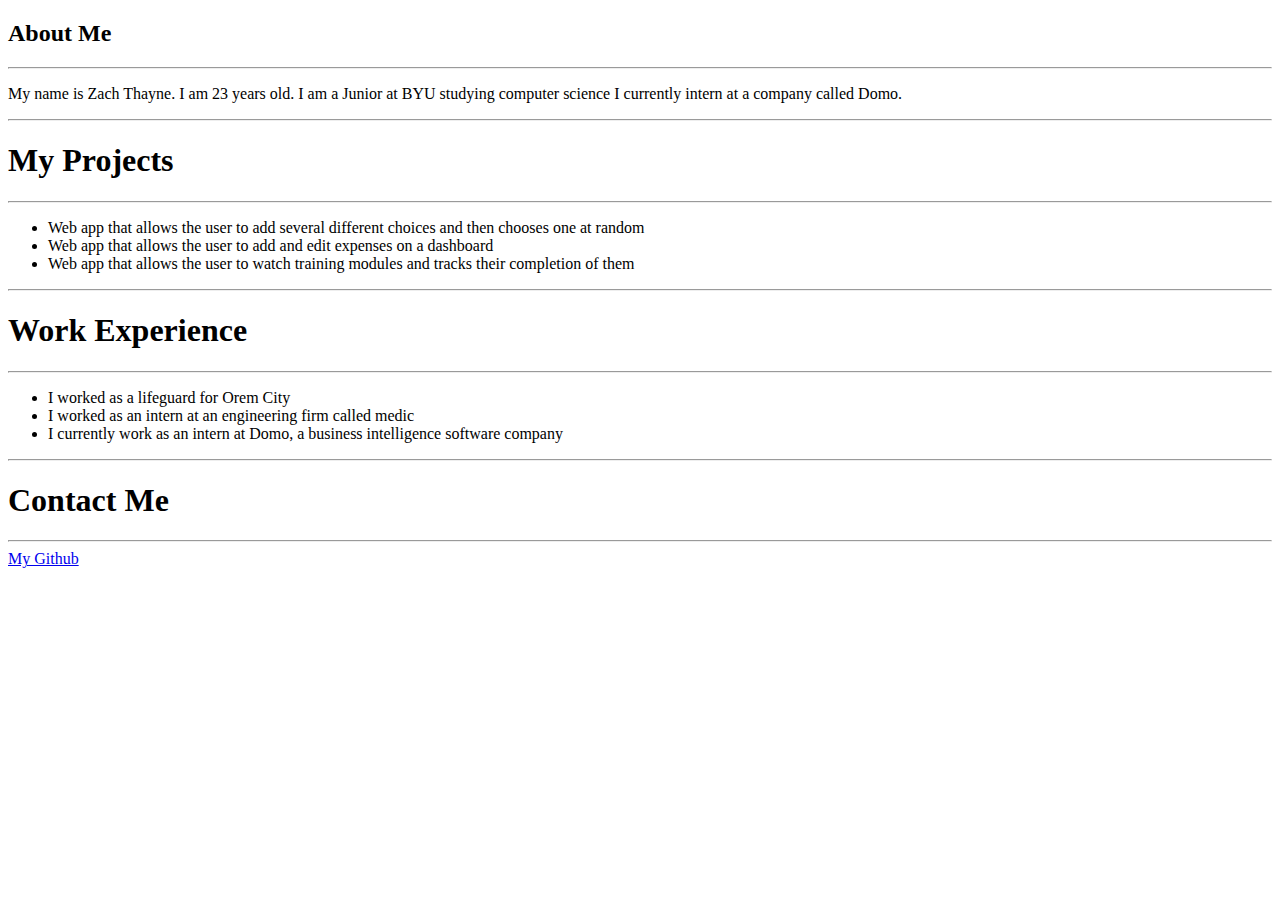
==== index.html @ 3ded3c3e "First commit" ====
<!DOCTYPE html>

<html>
    <head>
        <title>Zach Thayne's Portfolio</title>
        <h2>About Me</h2>
        <hr>
        <p>
            My name is Zach Thayne. I am 23 years old.
            I am a Junior at BYU studying computer science
            I currently intern at a company called Domo.
        </p>
        <hr>
    </head>
    <body>
        <h1>My Projects</h1>
        <hr>
        <ul>
            <li>
                Web app that allows the user to add several different
                choices and then chooses one at random
            </li>
            <li>
                Web app that allows the user to add and edit expenses
                on a dashboard
            </li>
            <li>
                Web app that allows the user to watch training modules
                and tracks their completion of them
            </li>
        </ul>
        <hr>
        <h1>Work Experience</h1>
        <hr>
        <ul>
            <li>I worked as a lifeguard for Orem City</li>
            <li>
                I worked as an intern at an engineering firm
                called medic
            </li>
            <li>
                I currently work as an intern at Domo, a business intelligence
                software company
            </li>
        </ul>
        <hr>
        <h1>Contact Me</h1>
        <hr>
        <a href='https://github.com/SmackinYak/SmackinYak.github.io'>My Github</a>
    </body>
</html>
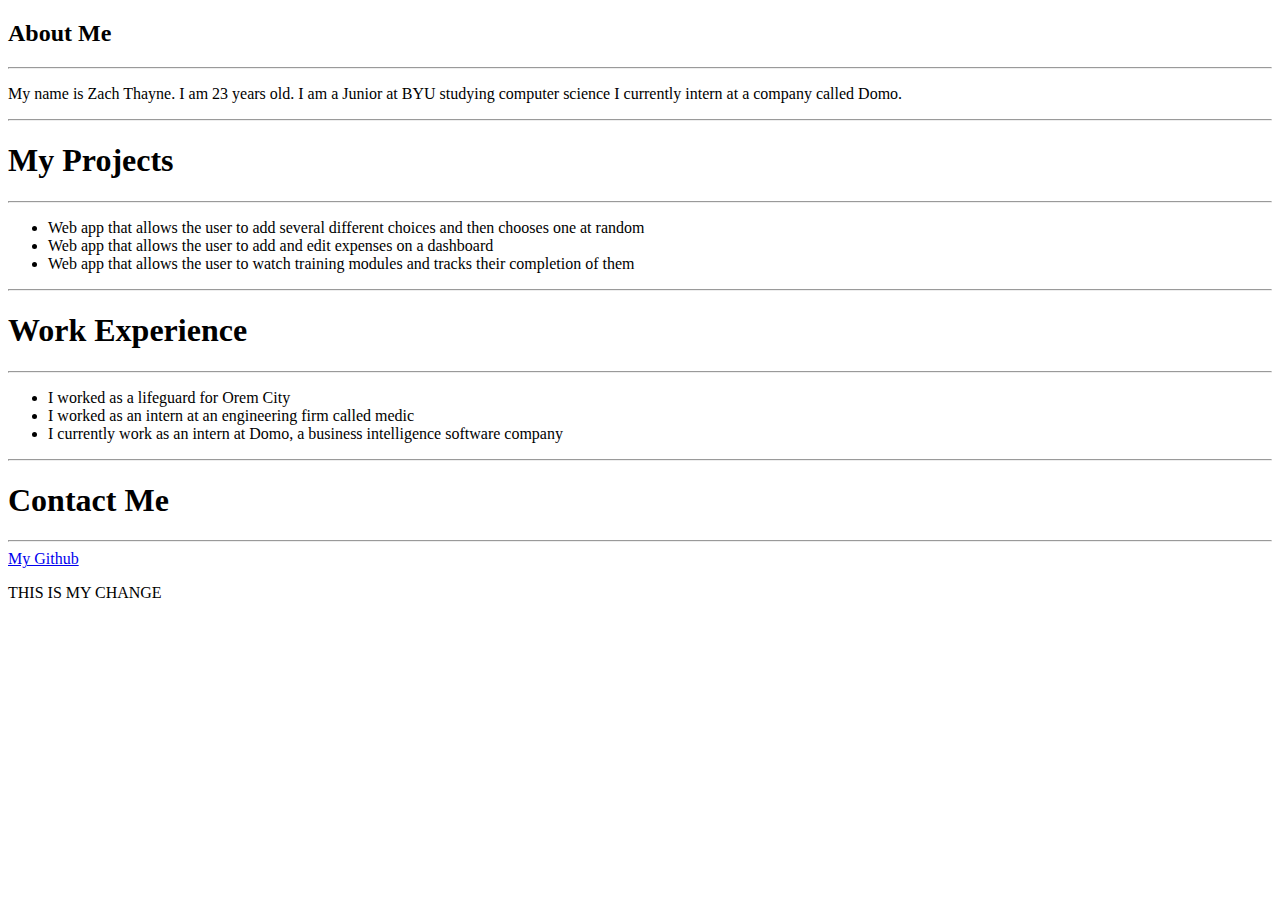
==== commit 5c9528e9: "change" ====
--- a/index.html
+++ b/index.html
@@ -47,5 +47,6 @@
         <h1>Contact Me</h1>
         <hr>
         <a href='https://github.com/SmackinYak/SmackinYak.github.io'>My Github</a>
+        <p>THIS IS MY CHANGE</p>
     </body>
 </html>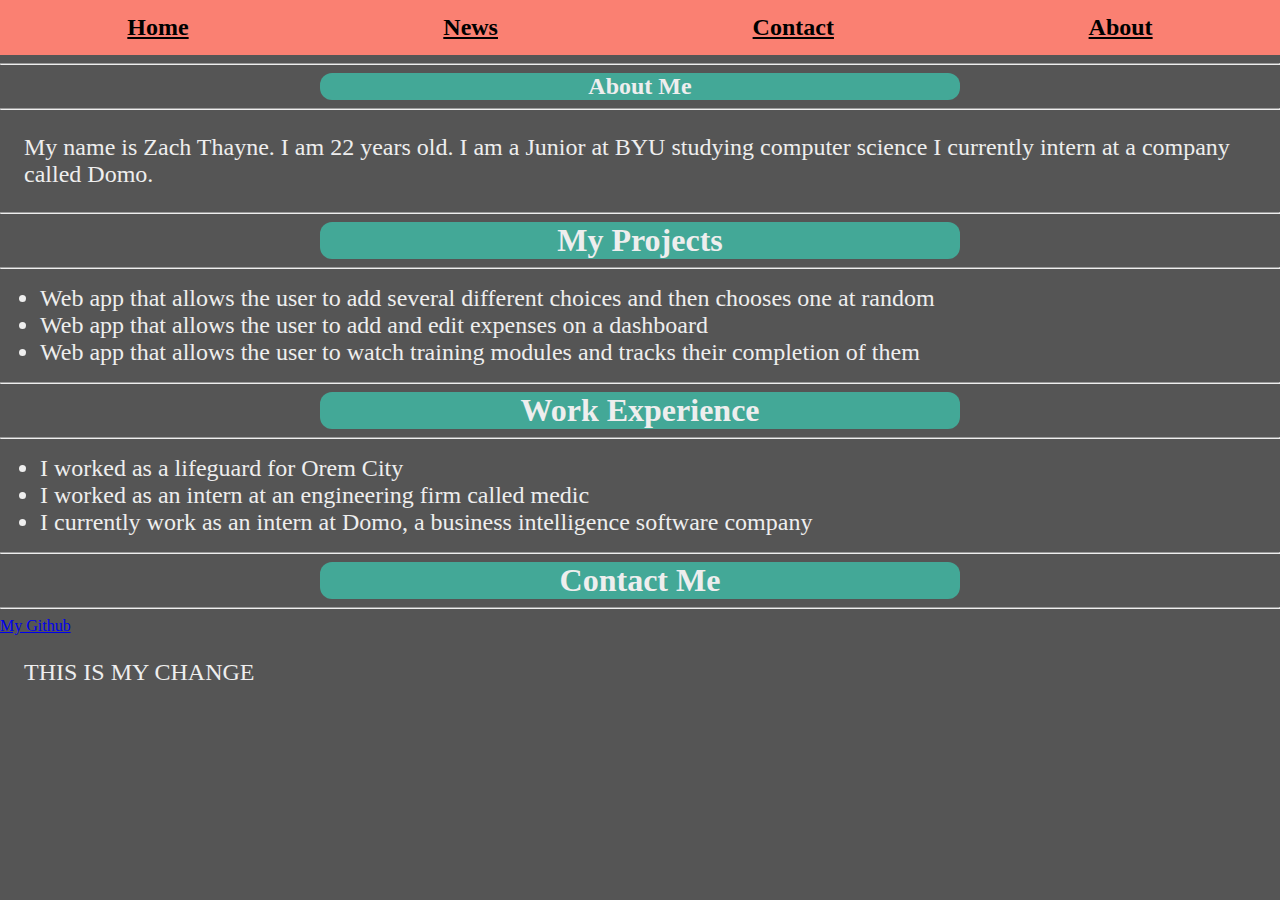
==== commit 3d98fadb: "css" ====
--- a/index.html
+++ b/index.html
@@ -2,18 +2,29 @@
 
 <html>
     <head>
+        <meta charset='UTF-8'/>
+        <link rel='stylesheet' href='styles.css'/>
         <title>Zach Thayne's Portfolio</title>
-        <h2>About Me</h2>
-        <hr>
-        <p>
-            My name is Zach Thayne. I am 23 years old.
-            I am a Junior at BYU studying computer science
-            I currently intern at a company called Domo.
-        </p>
-        <hr>
     </head>
     <body>
-        <h1>My Projects</h1>
+        <ul class='navbar'>
+            <li><a href="default.asp">Home</a></li>
+            <li><a href="news.asp">News</a></li>
+            <li><a href="contact.asp">Contact</a></li>
+            <li><a href="about.asp">About</a></li>
+        </ul>
+        <div> 
+            <hr>
+            <h2 class='header'>About Me</h2>
+            <hr>
+            <p>
+                My name is Zach Thayne. I am 22 years old.
+                I am a Junior at BYU studying computer science
+                I currently intern at a company called Domo.
+            </p>
+            <hr>
+        </div>
+        <h1 class='header'>My Projects</h1>
         <hr>
         <ul>
             <li>
@@ -30,7 +41,7 @@
             </li>
         </ul>
         <hr>
-        <h1>Work Experience</h1>
+        <h1 class='header'>Work Experience</h1>
         <hr>
         <ul>
             <li>I worked as a lifeguard for Orem City</li>
@@ -44,7 +55,7 @@
             </li>
         </ul>
         <hr>
-        <h1>Contact Me</h1>
+        <h1 class='header'>Contact Me</h1>
         <hr>
         <a href='https://github.com/SmackinYak/SmackinYak.github.io'>My Github</a>
         <p>THIS IS MY CHANGE</p>
--- a/styles.css
+++ b/styles.css
@@ -0,0 +1,60 @@
+html {
+    background-color: #555555;
+}
+
+body {
+    color: #EEEEEE;
+    margin: 0;
+}
+
+h1, h2 {
+    font-family: cursive;
+    margin: 0;
+}
+
+.header {
+    background-color: #43a897;
+    width: 100%;
+    text-align: center;
+    border-radius: 12px;
+    width: 50%;
+    margin: auto;
+}
+
+.header:hover {
+    color: red;
+}
+
+head {
+    padding: 0;
+}
+
+.navbar {
+    display: flex;
+    list-style-type: none;
+    margin: 0;
+    padding: 0;
+    justify-content: space-around;
+    height: 55px;
+    align-items: center;
+    background-color: salmon ;
+}
+ 
+.navbar li {
+    font-size: x-large;
+    font-weight: 800;
+    font-family: cursive;
+}
+
+.navbar li a {
+    color: black;
+}
+
+p {
+    margin-left: 24px;
+    font-size: x-large;
+}
+
+li {
+    font-size: x-large;
+}
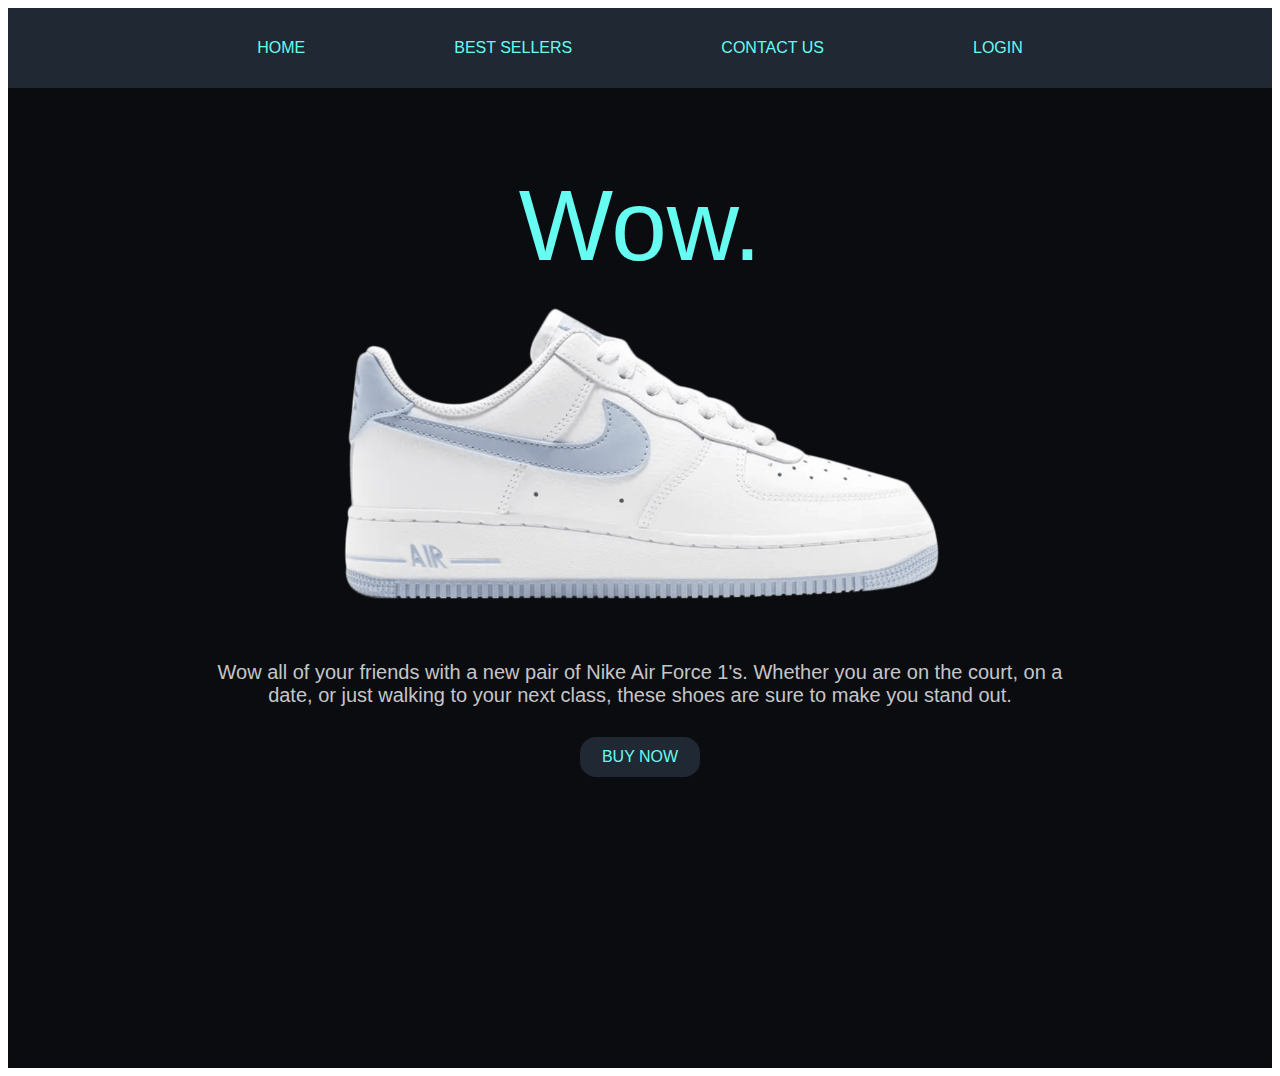
==== commit eaf724da: "shoe page" ====
--- a/index.html
+++ b/index.html
@@ -4,60 +4,25 @@
     <head>
         <meta charset='UTF-8'/>
         <link rel='stylesheet' href='styles.css'/>
-        <title>Zach Thayne's Portfolio</title>
+        <title>Zach Thayne's Website</title>
     </head>
     <body>
-        <ul class='navbar'>
-            <li><a href="default.asp">Home</a></li>
-            <li><a href="news.asp">News</a></li>
-            <li><a href="contact.asp">Contact</a></li>
-            <li><a href="about.asp">About</a></li>
-        </ul>
-        <div> 
-            <hr>
-            <h2 class='header'>About Me</h2>
-            <hr>
-            <p>
-                My name is Zach Thayne. I am 22 years old.
-                I am a Junior at BYU studying computer science
-                I currently intern at a company called Domo.
-            </p>
-            <hr>
+        <div class="header">
+            <div>HOME</div>
+            <div>BEST SELLERS</div>
+            <div>CONTACT US</div>
+            <div>LOGIN</div>
         </div>
-        <h1 class='header'>My Projects</h1>
-        <hr>
-        <ul>
-            <li>
-                Web app that allows the user to add several different
-                choices and then chooses one at random
-            </li>
-            <li>
-                Web app that allows the user to add and edit expenses
-                on a dashboard
-            </li>
-            <li>
-                Web app that allows the user to watch training modules
-                and tracks their completion of them
-            </li>
-        </ul>
-        <hr>
-        <h1 class='header'>Work Experience</h1>
-        <hr>
-        <ul>
-            <li>I worked as a lifeguard for Orem City</li>
-            <li>
-                I worked as an intern at an engineering firm
-                called medic
-            </li>
-            <li>
-                I currently work as an intern at Domo, a business intelligence
-                software company
-            </li>
-        </ul>
-        <hr>
-        <h1 class='header'>Contact Me</h1>
-        <hr>
-        <a href='https://github.com/SmackinYak/SmackinYak.github.io'>My Github</a>
-        <p>THIS IS MY CHANGE</p>
+        <div class="homeContainer">
+            <div class="featured">Wow.</div>
+            <img src="shoe.png" />
+            <div class="desc">
+                Wow all of your friends with a new pair of Nike 
+                Air Force 1's. Whether you are on the court, on a date, 
+                or just walking to your next class, these shoes are sure 
+                to make you stand out.
+            </div>
+            <div class="button">BUY NOW</div>
+        </div>
     </body>
 </html>--- a/styles.css
+++ b/styles.css
@@ -1,60 +1,66 @@
 html {
-    background-color: #555555;
+    background-color: white;
+    width: 100%;
 }
 
 body {
-    color: #EEEEEE;
-    margin: 0;
-}
-
-h1, h2 {
-    font-family: cursive;
-    margin: 0;
+    font-family: 'Gill Sans', 'Gill Sans MT', Calibri, 'Trebuchet MS', sans-serif;
 }
 
 .header {
-    background-color: #43a897;
-    width: 100%;
-    text-align: center;
-    border-radius: 12px;
-    width: 50%;
-    margin: auto;
+    padding: 0 100px 0 100px;
+    height: 80px;
+    display: flex;
+    justify-content: space-evenly;
+    background-color: #1F2833;
+    align-items: center;
 }
 
-.header:hover {
-    color: red;
+.header div {
+    color: #66FCF1;
+    font-size: 16px;
 }
 
-head {
-    padding: 0;
+.homeContainer {
+    background-color: #0B0C10;
+    display: flex;
+    flex-direction: column;
+    height: calc(100vh - 80px);
+    padding: 80px;
+    align-items: center;
 }
 
-.navbar {
-    display: flex;
-    list-style-type: none;
-    margin: 0;
-    padding: 0;
-    justify-content: space-around;
-    height: 55px;
-    align-items: center;
-    background-color: salmon ;
-}
- 
-.navbar li {
-    font-size: x-large;
-    font-weight: 800;
-    font-family: cursive;
+.featured {
+    color: #66FCF1;
+    font-size: 100px;
+    margin-bottom: -40px;
 }
 
-.navbar li a {
-    color: black;
+img {
+    transform: scale(.7);
 }
 
-p {
-    margin-left: 24px;
-    font-size: x-large;
+.desc {
+    color: #C5C6C7;
+    padding: 0 120px;
+    text-align: center;
+    font-size: 20px;
 }
 
-li {
-    font-size: x-large;
+.button {
+    background-color: #1F2833;
+    color: #66FCF1;
+    margin-top: 30px;
+    width: 120px;
+    height: 40px;
+    border-radius: 16px;
+    text-align: center;
+    line-height: 40px;
 }
+
+/*
+Light Blue #66FCF1
+Black #0B0C10
+Gray #1F2833
+Light Gray #C5C6C7
+/*